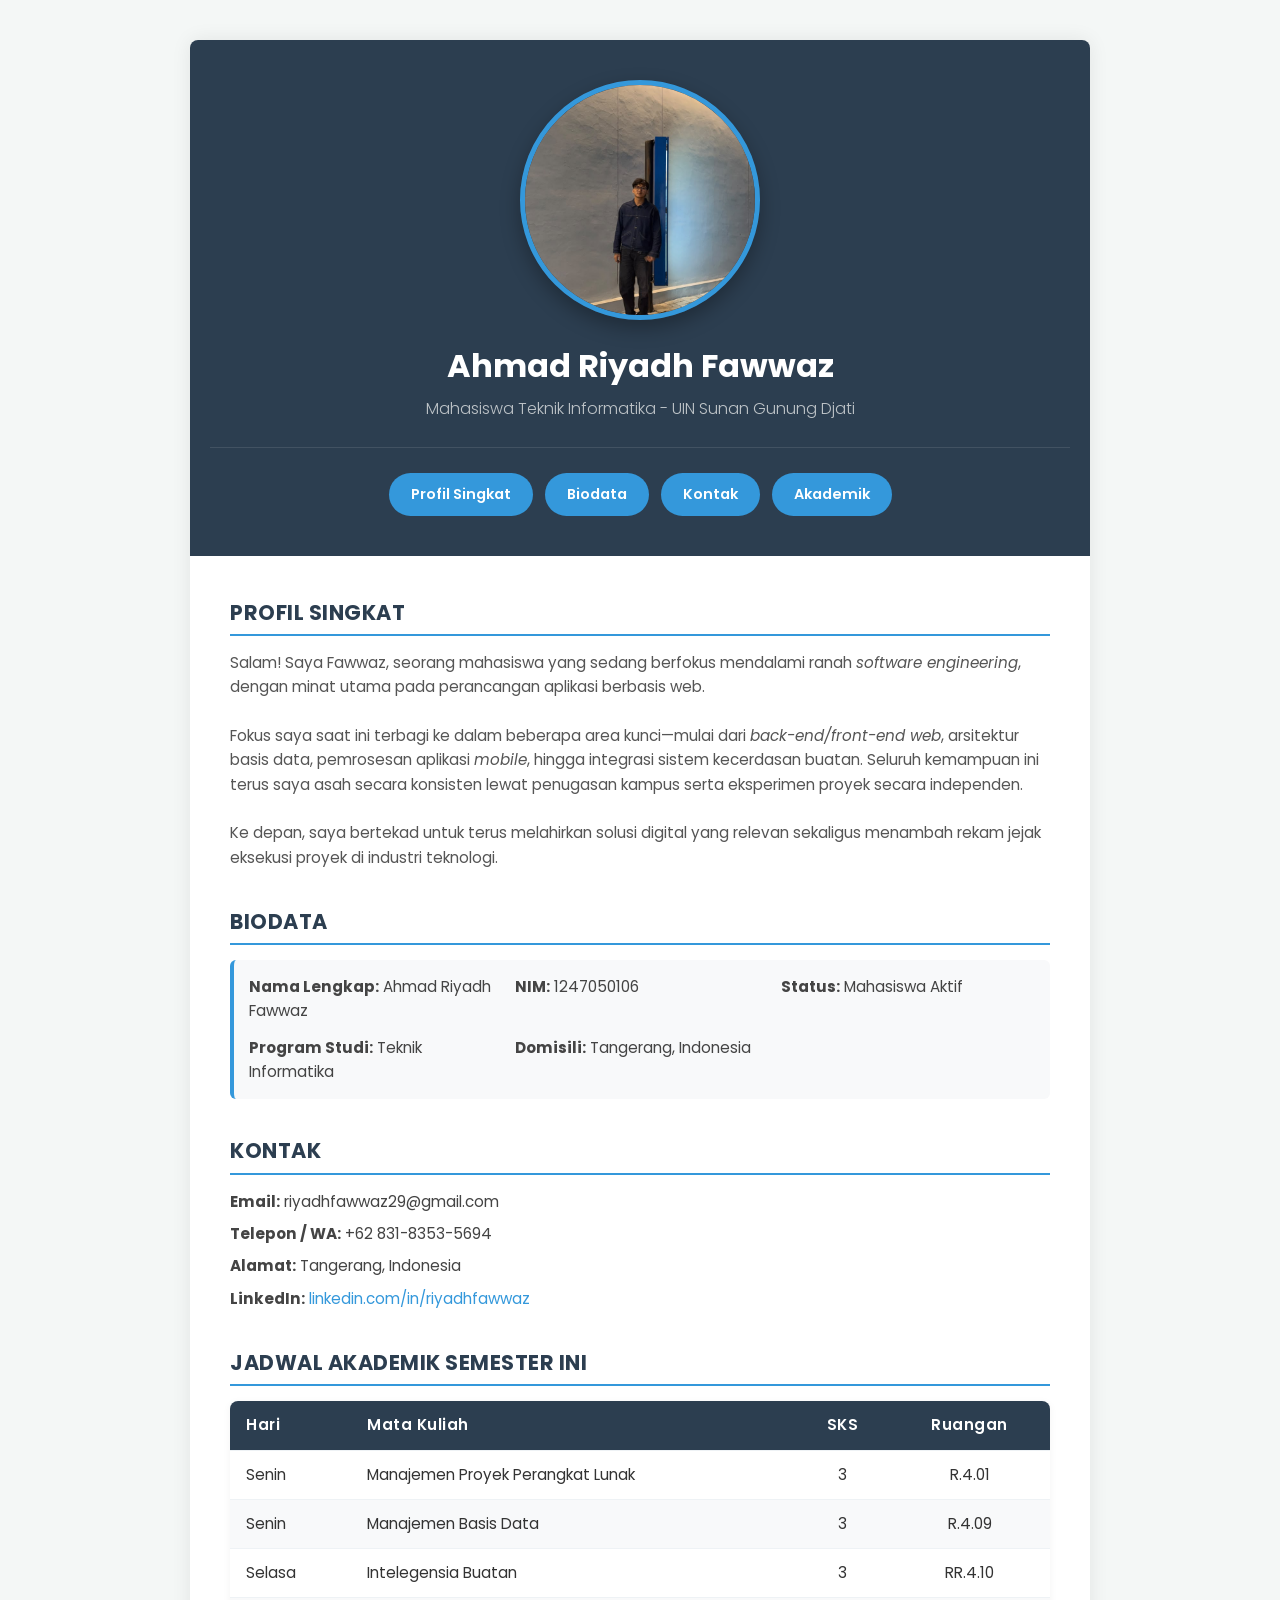
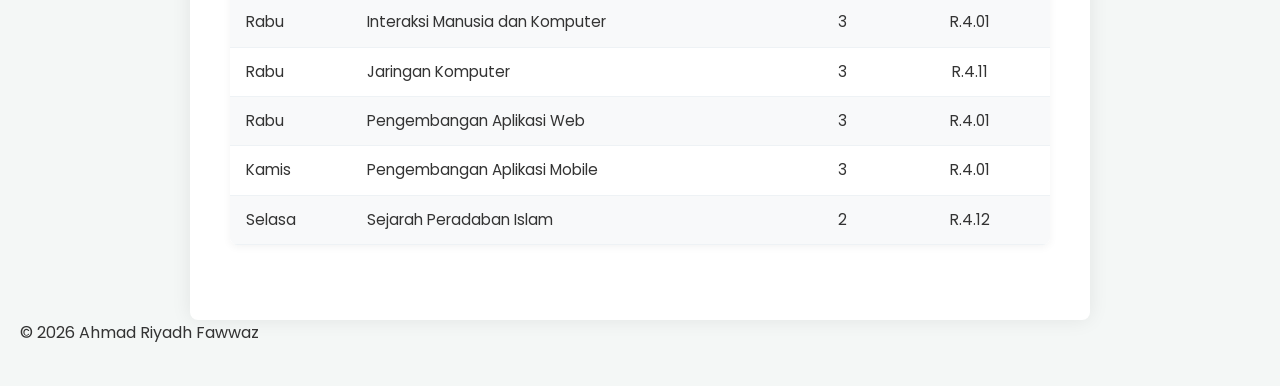
==== index.html @ 834e5457 "Initial commit" ====
<!DOCTYPE html>
<html lang="id">
<head>
    <meta charset="UTF-8">
    <meta name="viewport" content="width=device-width, initial-scale=1.0">
    <title>Curriculum Vitae - Ahmad Riyadh Fawwaz</title>
    <link rel="stylesheet" href="style.css">
    <!-- Google Fonts -->
    <link href="https://fonts.googleapis.com/css2?family=Poppins:wght@300;400;600;700&display=swap" rel="stylesheet">
</head>
<body>

    <div class="cv-container">
        <!-- Header Profil & Navigasi -->
        <header class="header">
            <div class="profile-img">
                <img src="img/img.jpeg" alt="Foto Profil">
            </div>
            <h1 class="name">Ahmad Riyadh Fawwaz</h1>
            <p class="tagline">Mahasiswa Teknik Informatika - UIN Sunan Gunung Djati</p>
            
            <!-- Navigasi Button (Scroll Otomatis) -->
            <nav class="nav-buttons">
                <a href="#profil" class="btn">Profil Singkat</a>
                <a href="#biodata" class="btn">Biodata</a>
                <a href="#kontak" class="btn">Kontak</a>
                <a href="#akademik" class="btn">Akademik</a>
            </nav>
        </header>

        <!-- Konten Utama CV -->
        <main class="main-content">
            
            <!-- 1. Profil Singkat -->
            <section id="profil" class="section">
                <h2 class="section-title">Profil Singkat</h2>
                <p class="description">
                    Salam! Saya Fawwaz, seorang mahasiswa yang sedang berfokus mendalami ranah <i>software engineering</i>, dengan minat utama pada perancangan aplikasi berbasis web.
                    <br><br>
                    Fokus saya saat ini terbagi ke dalam beberapa area kunci—mulai dari <i>back-end/front-end web</i>, arsitektur basis data, pemrosesan aplikasi <i>mobile</i>, hingga integrasi sistem kecerdasan buatan. Seluruh kemampuan ini terus saya asah secara konsisten lewat penugasan kampus serta eksperimen proyek secara independen.
                    <br><br>
                    Ke depan, saya bertekad untuk terus melahirkan solusi digital yang relevan sekaligus menambah rekam jejak eksekusi proyek di industri teknologi.
                </p>
            </section>

            <!-- 2. Biodata -->
            <section id="biodata" class="section">
                <h2 class="section-title">Biodata</h2>
                <div class="biodata-grid">
                    <div class="bio-item"><strong>Nama Lengkap:</strong> Ahmad Riyadh Fawwaz</div>
                    <div class="bio-item"><strong>NIM:</strong> 1247050106</div>
                    <div class="bio-item"><strong>Status:</strong> Mahasiswa Aktif</div>
                    <div class="bio-item"><strong>Program Studi:</strong> Teknik Informatika</div>
                    <div class="bio-item"><strong>Domisili:</strong> Tangerang, Indonesia</div>
                </div>
            </section>

            <!-- 3. Kontak -->
            <section id="kontak" class="section">
                <h2 class="section-title">Kontak</h2>
                <div class="contact-list">
                    <p><strong>Email:</strong> riyadhfawwaz29@gmail.com</p>
                    <p><strong>Telepon / WA:</strong> +62 831-8353-5694</p>
                    <p><strong>Alamat:</strong> Tangerang, Indonesia</p>
                    <p><strong>LinkedIn:</strong> <a href="https://linkedin.com" target="_blank">linkedin.com/in/riyadhfawwaz</a></p>
                </div>
            </section>

            <!-- 4. Jadwal Akademik -->
            <section id="akademik" class="section">
                <h2 class="section-title">Jadwal Akademik Semester Ini</h2>
                <div class="table-responsive">
                    <table class="academic-table">
                        <thead>
                            <tr>
                                <th>Hari</th>
                                <th>Mata Kuliah</th>
                                <th>SKS</th>
                                <th>Ruangan</th>
                            </tr>
                        </thead>
                        <tbody>
                            <tr>
                                <td>Senin</td>
                                <td>Manajemen Proyek Perangkat Lunak</td>
                                <td>3</td>
                                <td>R.4.01</td>
                            </tr>
                            <tr>
                                <td>Senin</td>
                                <td>Manajemen Basis Data</td>
                                <td>3</td>
                                <td>R.4.09</td>
                            </tr>
                            <tr>
                                <td>Selasa</td>
                                <td>Intelegensia Buatan</td>
                                <td>3</td>
                                <td>RR.4.10</td>
                            </tr>
                            <tr>
                                <td>Rabu</td>
                                <td>Interaksi Manusia dan Komputer</td>
                                <td>3</td>
                                <td>R.4.01</td>
                            </tr>
                            <tr>
                                <td>Rabu</td>
                                <td>Jaringan Komputer</td>
                                <td>3</td>
                                <td>R.4.11</td>
                            </tr>
                            <tr>
                                <td>Rabu</td>
                                <td>Pengembangan Aplikasi Web</td>
                                <td>3</td>
                                <td>R.4.01</td>
                            </tr>
                            <tr>
                                <td>Kamis</td>
                                <td>Pengembangan Aplikasi Mobile</td>
                                <td>3</td>
                                <td>R.4.01</td>
                            </tr>
                            <tr>
                                <td>Selasa</td>
                                <td>Sejarah Peradaban Islam</td>
                                <td>2</td>
                                <td>R.4.12</td>
                            </tr>
                        </tbody>
                    </table>
                </div>
            </section>

        </main>
    </div>
    <footer>
        <p>&copy; 2026 Ahmad Riyadh Fawwaz</p>
    </footer>

</body>
</html>
---- style.css ----
/* Reset CSS dasar */
* {
    margin: 0;
    padding: 0;
    box-sizing: border-box;
}

/* Scroll mulus saat tombol navigasi diklik */
html {
    scroll-behavior: smooth;
}

body {
    font-family: 'Poppins', sans-serif;
    background-color: #f4f7f6;
    color: #333;
    line-height: 1.6;
    padding: 40px 20px;
}

/* Container Utama */
.cv-container {
    max-width: 900px;
    margin: 0 auto;
    background-color: #ffffff;
    box-shadow: 0 0 20px rgba(0, 0, 0, 0.08);
    border-radius: 8px;
    overflow: hidden;
    display: flex;
    flex-direction: column;
}

/* Header Profil */
.header {
    background-color: #2c3e50;
    color: #ffffff;
    padding: 40px 20px;
    text-align: center;
}

/* Pengaturan Foto Profil */
.profile-img {
    display: flex;
    justify-content: center;
    margin-bottom: 20px;
}

.profile-img img {
    width: 240px;
    height: 240px;
    border-radius: 50%;
    object-fit: cover;
    border: 5px solid #3498db;
    box-shadow: 0 8px 20px rgba(0, 0, 0, 0.3);
}

.name {
    font-size: 2rem;
    font-weight: 700;
    margin-bottom: 5px;
}

.tagline {
    font-size: 1rem;
    color: #bdc3c7;
    margin-bottom: 25px;
    font-weight: 300;
}

/* Navigasi Button di Header */
.nav-buttons {
    display: flex;
    flex-wrap: wrap;
    justify-content: center;
    gap: 12px;
    border-top: 1px solid rgba(255, 255, 255, 0.1);
    padding-top: 25px;
}

.btn {
    display: inline-block;
    padding: 10px 22px;
    background-color: #3498db;
    color: #ffffff;
    text-decoration: none;
    font-size: 0.9rem;
    font-weight: 600;
    border-radius: 25px;
    transition: background-color 0.3s ease, transform 0.2s ease;
}

.btn:hover {
    background-color: #2980b9;
    transform: translateY(-2px);
}

/* Konten Utama */
.main-content {
    padding: 40px;
}

.section {
    margin-bottom: 35px;
    scroll-margin-top: 20px;
}

.section-title {
    font-size: 1.3rem;
    color: #2c3e50;
    border-bottom: 2px solid #3498db;
    padding-bottom: 5px;
    margin-bottom: 15px;
    text-transform: uppercase;
    letter-spacing: 0.5px;
}

.description {
    color: #555;
    font-size: 0.95rem;
}

/* Biodata Grid */
.biodata-grid {
    display: grid;
    grid-template-columns: repeat(auto-fit, minmax(250px, 1fr));
    gap: 12px;
    background-color: #f8f9fa;
    padding: 15px;
    border-radius: 6px;
    border-left: 4px solid #3498db;
}

.bio-item {
    font-size: 0.95rem;
    color: #444;
}

/* Kontak */
.contact-list p {
    font-size: 0.95rem;
    margin-bottom: 8px;
    color: #444;
}

.contact-list a {
    color: #3498db;
    text-decoration: none;
}

.contact-list a:hover {
    text-decoration: underline;
}

/* Styling Tabel Akademik */
.table-responsive {
    overflow-x: auto;
    border-radius: 8px;
    box-shadow: 0 2px 8px rgba(0, 0, 0, 0.05);
}

.academic-table {
    width: 100%;
    border-collapse: collapse;
    background-color: #ffffff;
    text-align: left;
    font-size: 0.95rem;
}

.academic-table thead {
    background-color: #2c3e50;
    color: #ffffff;
}

.academic-table th, 
.academic-table td {
    padding: 12px 16px;
    border-bottom: 1px solid #eef2f5;
}

.academic-table th {
    font-weight: 600;
    letter-spacing: 0.5px;
}

.academic-table tbody tr:nth-child(even) {
    background-color: #f8f9fa;
}

.academic-table tbody tr:hover {
    background-color: #eef7fc;
}

.academic-table td:nth-child(3),
.academic-table td:nth-child(4) {
    text-align: center;
}

.academic-table th:nth-child(3),
.academic-table th:nth-child(4) {
    text-align: center;
}

/* Responsif Layar HP */
@media (max-width: 600px) {
    body {
        padding: 10px;
    }
    
    .header, .main-content {
        padding: 20px;
    }

    .profile-img img {
        width: 180px;
        height: 180px;
    }

    .nav-buttons {
        flex-direction: column;
    }

    .btn {
        width: 100%;
        text-align: center;
    }

    .academic-table th, 
    .academic-table td {
        padding: 10px 8px;
        font-size: 0.85rem;
    }
}
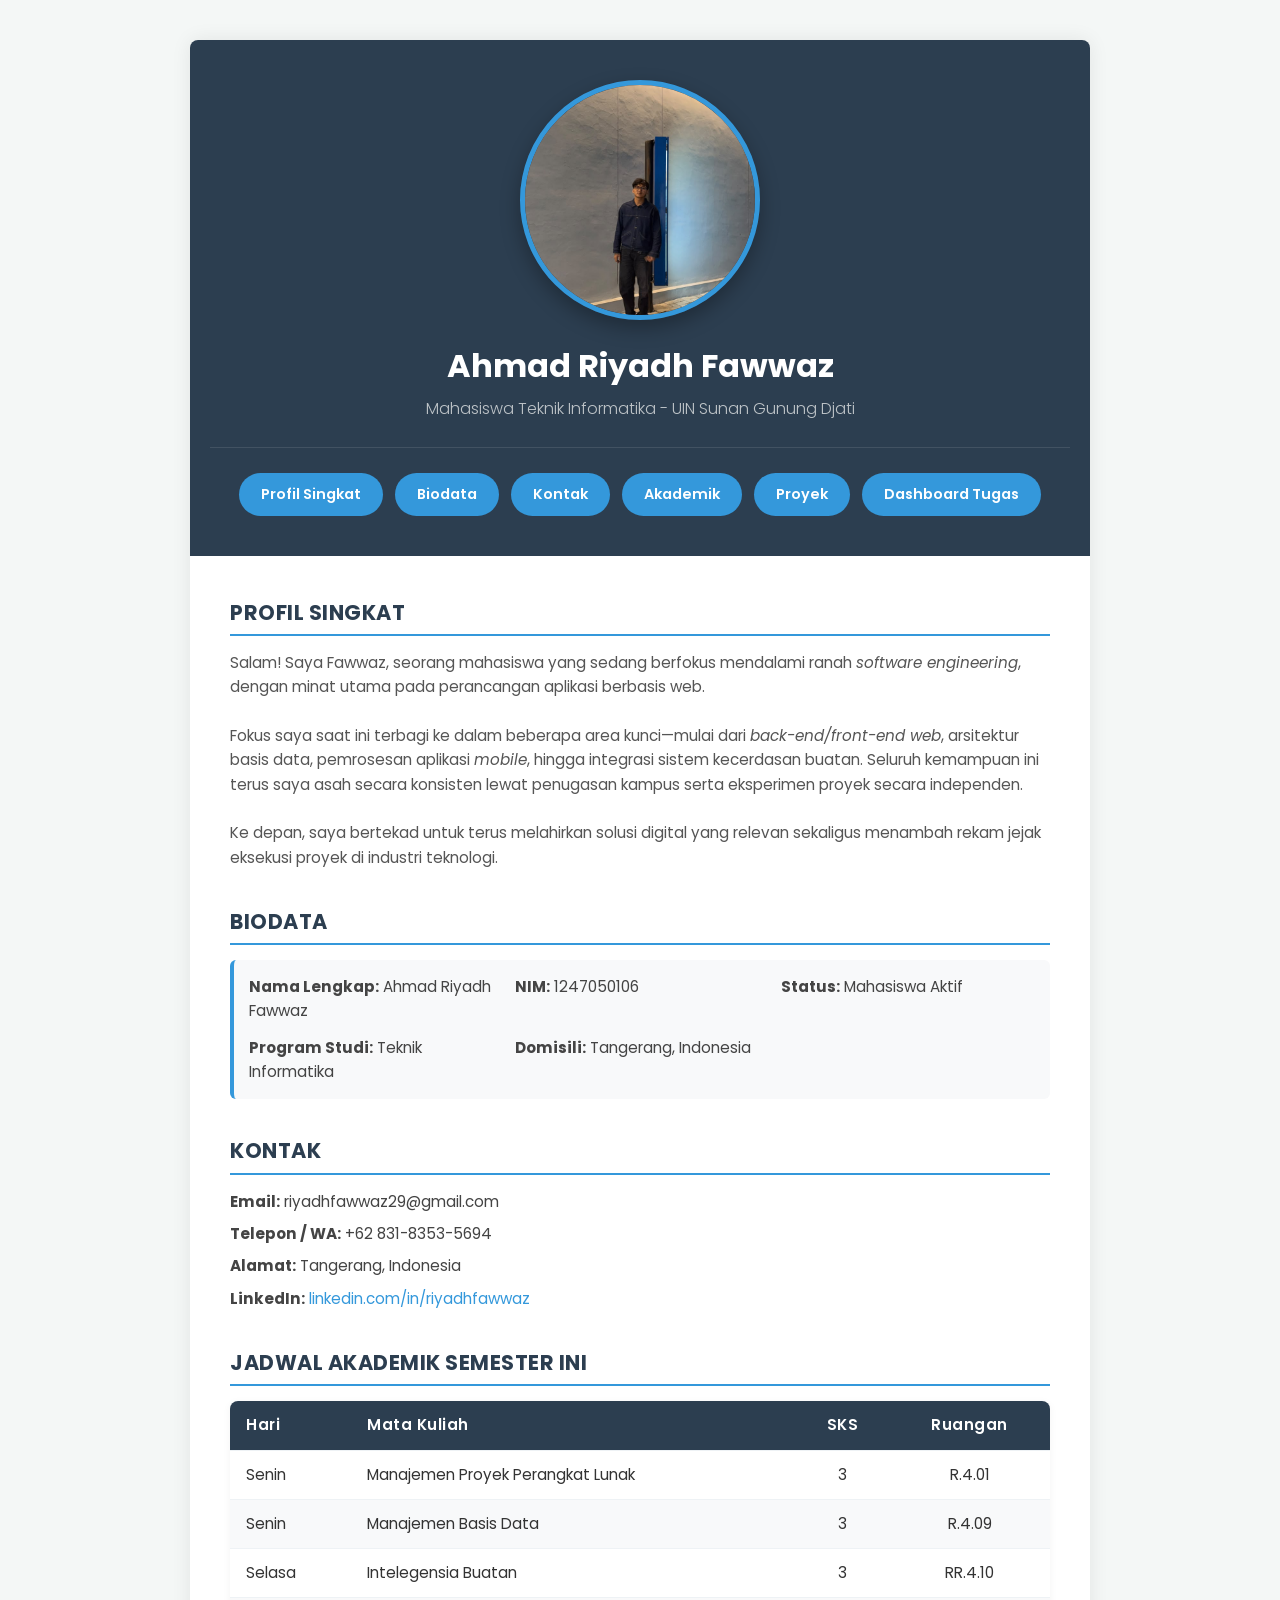
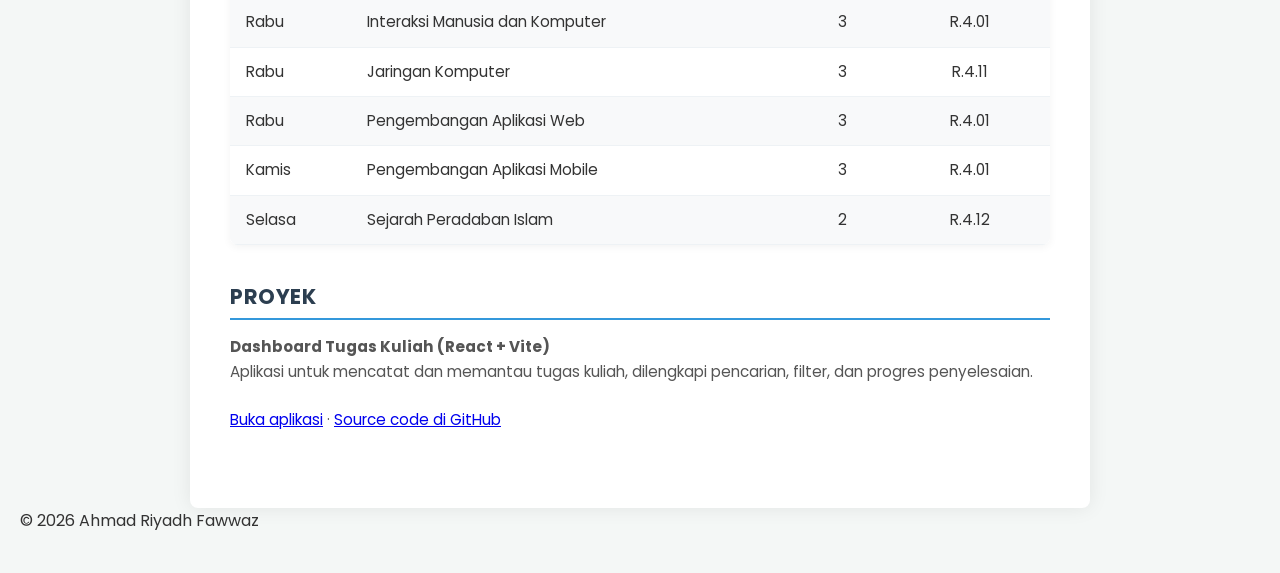
==== commit 23acacdb: "tambah link dashboard tugas" ====
--- a/index.html
+++ b/index.html
@@ -25,6 +25,8 @@
                 <a href="#biodata" class="btn">Biodata</a>
                 <a href="#kontak" class="btn">Kontak</a>
                 <a href="#akademik" class="btn">Akademik</a>
+                <a href="#proyek" class="btn">Proyek</a>
+                <a href="/dashboard-tugas/" class="btn">Dashboard Tugas</a>
             </nav>
         </header>
 
@@ -133,6 +135,18 @@
                 </div>
             </section>
 
+            <!-- 5. Proyek -->
+            <section id="proyek" class="section">
+                <h2 class="section-title">Proyek</h2>
+                <p class="description">
+                    <strong>Dashboard Tugas Kuliah (React + Vite)</strong><br>
+                    Aplikasi untuk mencatat dan memantau tugas kuliah, dilengkapi pencarian, filter, dan progres penyelesaian.
+                    <br><br>
+                    <a href="/dashboard-tugas/">Buka aplikasi</a> ·
+                    <a href="https://github.com/pawaschan/Dashboard-Tugas" target="_blank">Source code di GitHub</a>
+                </p>
+            </section>
+
         </main>
     </div>
     <footer>
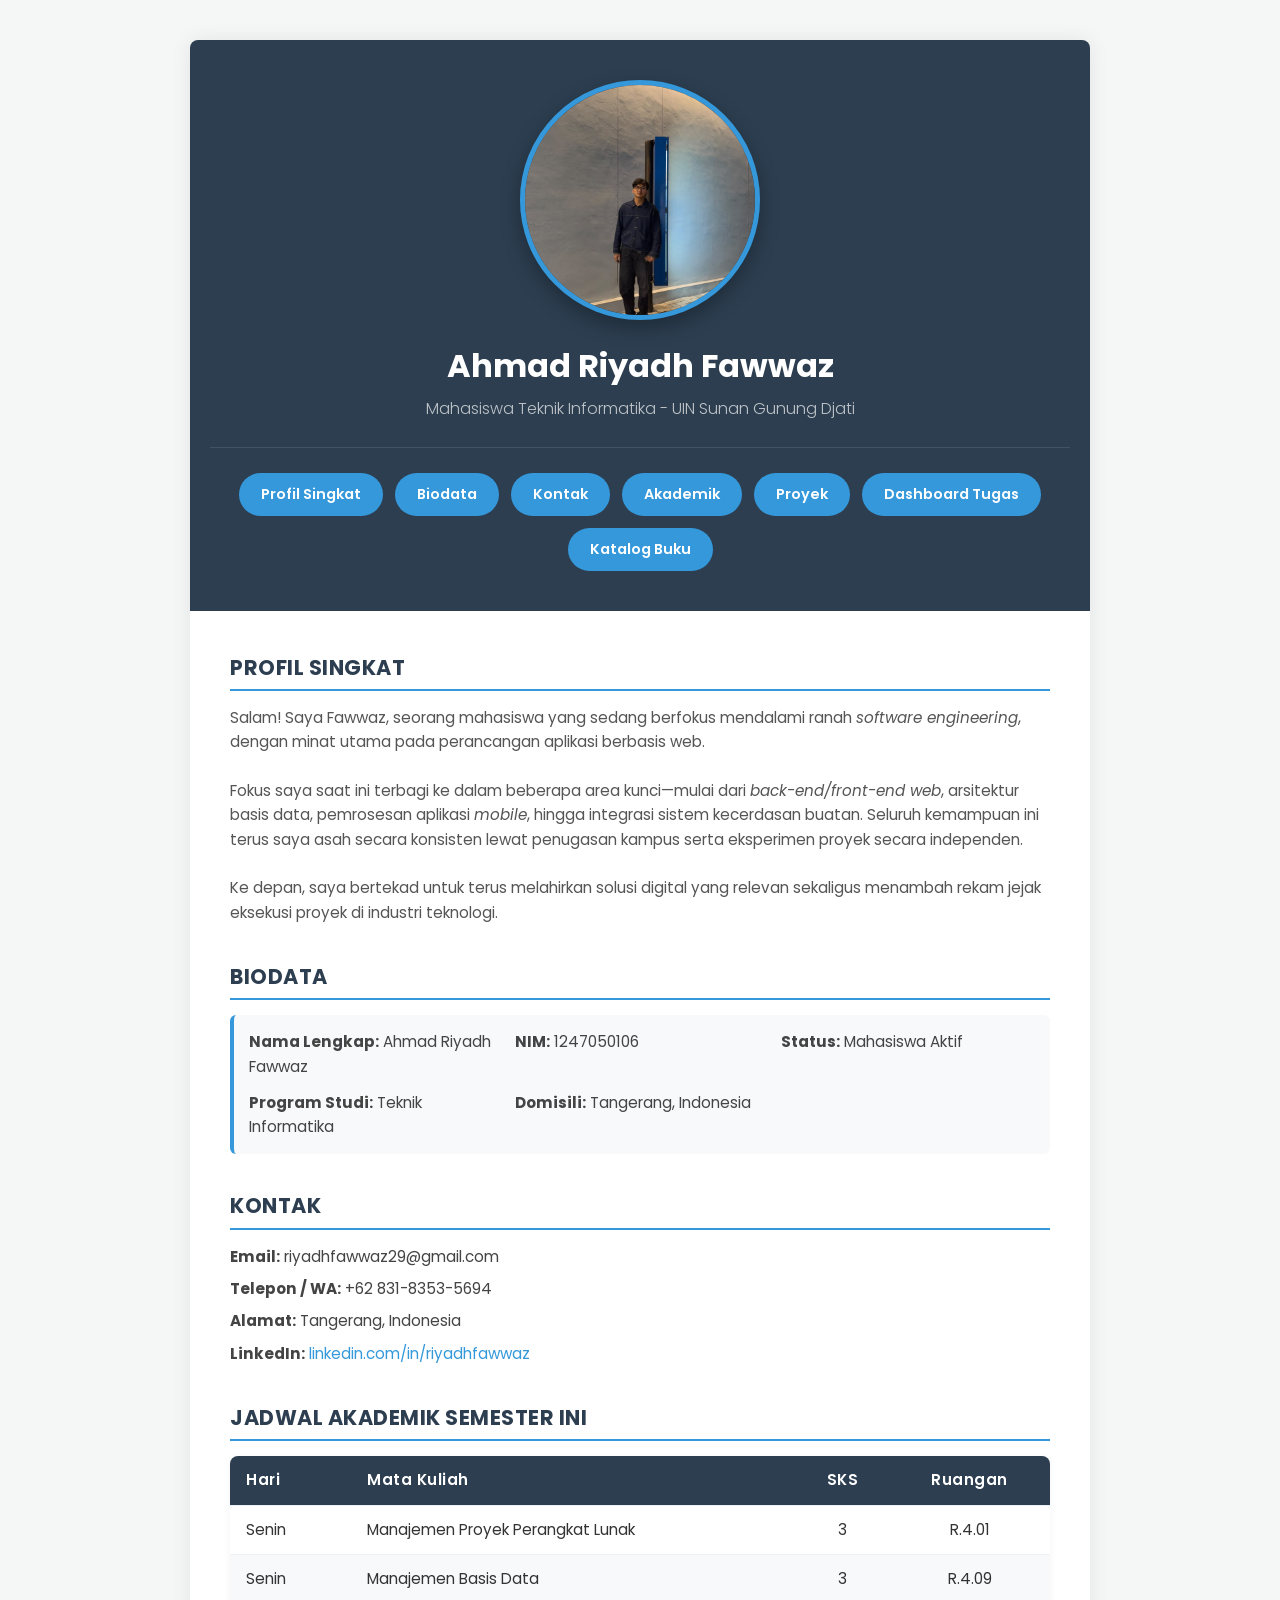
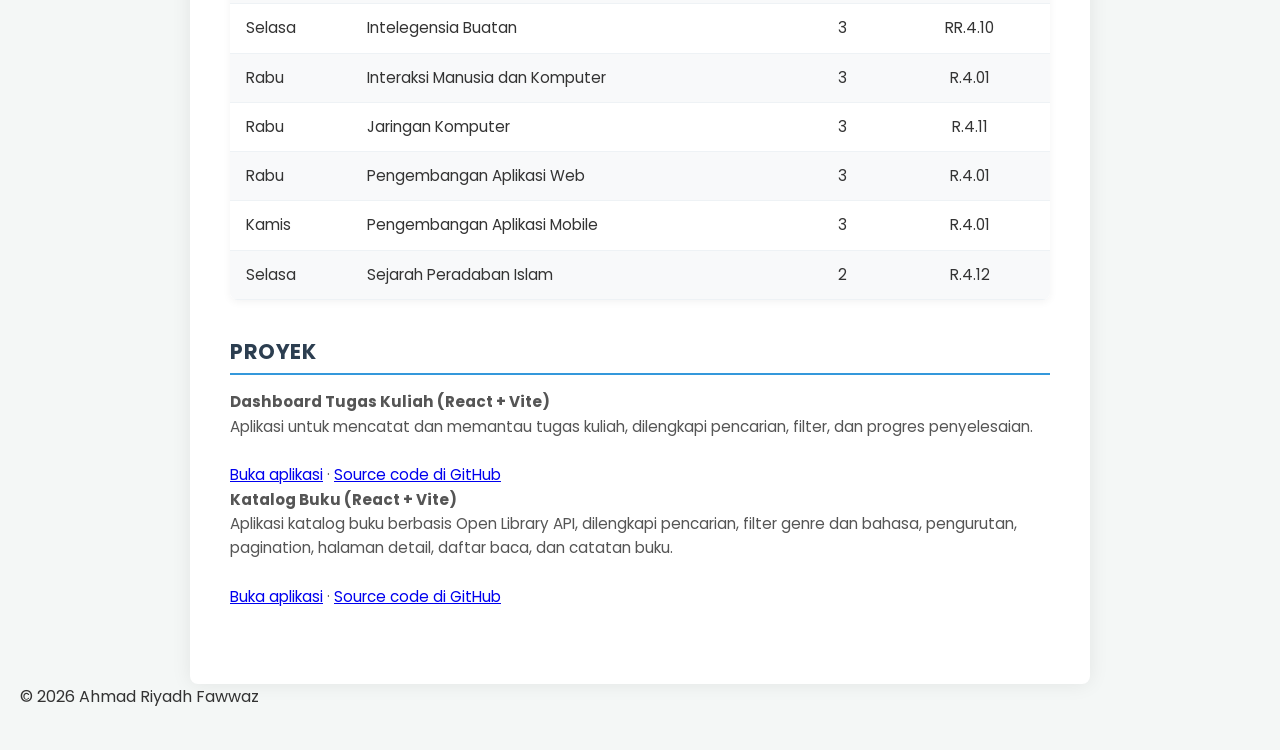
==== commit 8a738ece: "Tambah link Katalog Buku dan hapus komentar" ====
--- a/index.html
+++ b/index.html
@@ -5,13 +5,11 @@
     <meta name="viewport" content="width=device-width, initial-scale=1.0">
     <title>Curriculum Vitae - Ahmad Riyadh Fawwaz</title>
     <link rel="stylesheet" href="style.css">
-    <!-- Google Fonts -->
     <link href="https://fonts.googleapis.com/css2?family=Poppins:wght@300;400;600;700&display=swap" rel="stylesheet">
 </head>
 <body>
 
     <div class="cv-container">
-        <!-- Header Profil & Navigasi -->
         <header class="header">
             <div class="profile-img">
                 <img src="img/img.jpeg" alt="Foto Profil">
@@ -19,7 +17,6 @@
             <h1 class="name">Ahmad Riyadh Fawwaz</h1>
             <p class="tagline">Mahasiswa Teknik Informatika - UIN Sunan Gunung Djati</p>
             
-            <!-- Navigasi Button (Scroll Otomatis) -->
             <nav class="nav-buttons">
                 <a href="#profil" class="btn">Profil Singkat</a>
                 <a href="#biodata" class="btn">Biodata</a>
@@ -27,13 +24,12 @@
                 <a href="#akademik" class="btn">Akademik</a>
                 <a href="#proyek" class="btn">Proyek</a>
                 <a href="/dashboard-tugas/" class="btn">Dashboard Tugas</a>
+                <a href="/katalog-buku/" class="btn">Katalog Buku</a>
             </nav>
         </header>
 
-        <!-- Konten Utama CV -->
         <main class="main-content">
             
-            <!-- 1. Profil Singkat -->
             <section id="profil" class="section">
                 <h2 class="section-title">Profil Singkat</h2>
                 <p class="description">
@@ -45,7 +41,6 @@
                 </p>
             </section>
 
-            <!-- 2. Biodata -->
             <section id="biodata" class="section">
                 <h2 class="section-title">Biodata</h2>
                 <div class="biodata-grid">
@@ -57,7 +52,6 @@
                 </div>
             </section>
 
-            <!-- 3. Kontak -->
             <section id="kontak" class="section">
                 <h2 class="section-title">Kontak</h2>
                 <div class="contact-list">
@@ -68,7 +62,6 @@
                 </div>
             </section>
 
-            <!-- 4. Jadwal Akademik -->
             <section id="akademik" class="section">
                 <h2 class="section-title">Jadwal Akademik Semester Ini</h2>
                 <div class="table-responsive">
@@ -135,7 +128,6 @@
                 </div>
             </section>
 
-            <!-- 5. Proyek -->
             <section id="proyek" class="section">
                 <h2 class="section-title">Proyek</h2>
                 <p class="description">
@@ -144,6 +136,13 @@
                     <br><br>
                     <a href="/dashboard-tugas/">Buka aplikasi</a> ·
                     <a href="https://github.com/pawaschan/Dashboard-Tugas" target="_blank">Source code di GitHub</a>
+                </p>
+                <p class="description">
+                    <strong>Katalog Buku (React + Vite)</strong><br>
+                    Aplikasi katalog buku berbasis Open Library API, dilengkapi pencarian, filter genre dan bahasa, pengurutan, pagination, halaman detail, daftar baca, dan catatan buku.
+                    <br><br>
+                    <a href="/katalog-buku/">Buka aplikasi</a> ·
+                    <a href="https://github.com/pawaschan/katalog-buku" target="_blank">Source code di GitHub</a>
                 </p>
             </section>
 
--- a/style.css
+++ b/style.css
@@ -1,11 +1,9 @@
-/* Reset CSS dasar */
 * {
     margin: 0;
     padding: 0;
     box-sizing: border-box;
 }
 
-/* Scroll mulus saat tombol navigasi diklik */
 html {
     scroll-behavior: smooth;
 }
@@ -18,7 +16,6 @@
     padding: 40px 20px;
 }
 
-/* Container Utama */
 .cv-container {
     max-width: 900px;
     margin: 0 auto;
@@ -30,7 +27,6 @@
     flex-direction: column;
 }
 
-/* Header Profil */
 .header {
     background-color: #2c3e50;
     color: #ffffff;
@@ -38,7 +34,6 @@
     text-align: center;
 }
 
-/* Pengaturan Foto Profil */
 .profile-img {
     display: flex;
     justify-content: center;
@@ -67,7 +62,6 @@
     font-weight: 300;
 }
 
-/* Navigasi Button di Header */
 .nav-buttons {
     display: flex;
     flex-wrap: wrap;
@@ -94,7 +88,6 @@
     transform: translateY(-2px);
 }
 
-/* Konten Utama */
 .main-content {
     padding: 40px;
 }
@@ -119,7 +112,6 @@
     font-size: 0.95rem;
 }
 
-/* Biodata Grid */
 .biodata-grid {
     display: grid;
     grid-template-columns: repeat(auto-fit, minmax(250px, 1fr));
@@ -135,7 +127,6 @@
     color: #444;
 }
 
-/* Kontak */
 .contact-list p {
     font-size: 0.95rem;
     margin-bottom: 8px;
@@ -151,7 +142,6 @@
     text-decoration: underline;
 }
 
-/* Styling Tabel Akademik */
 .table-responsive {
     overflow-x: auto;
     border-radius: 8px;
@@ -200,7 +190,6 @@
     text-align: center;
 }
 
-/* Responsif Layar HP */
 @media (max-width: 600px) {
     body {
         padding: 10px;
